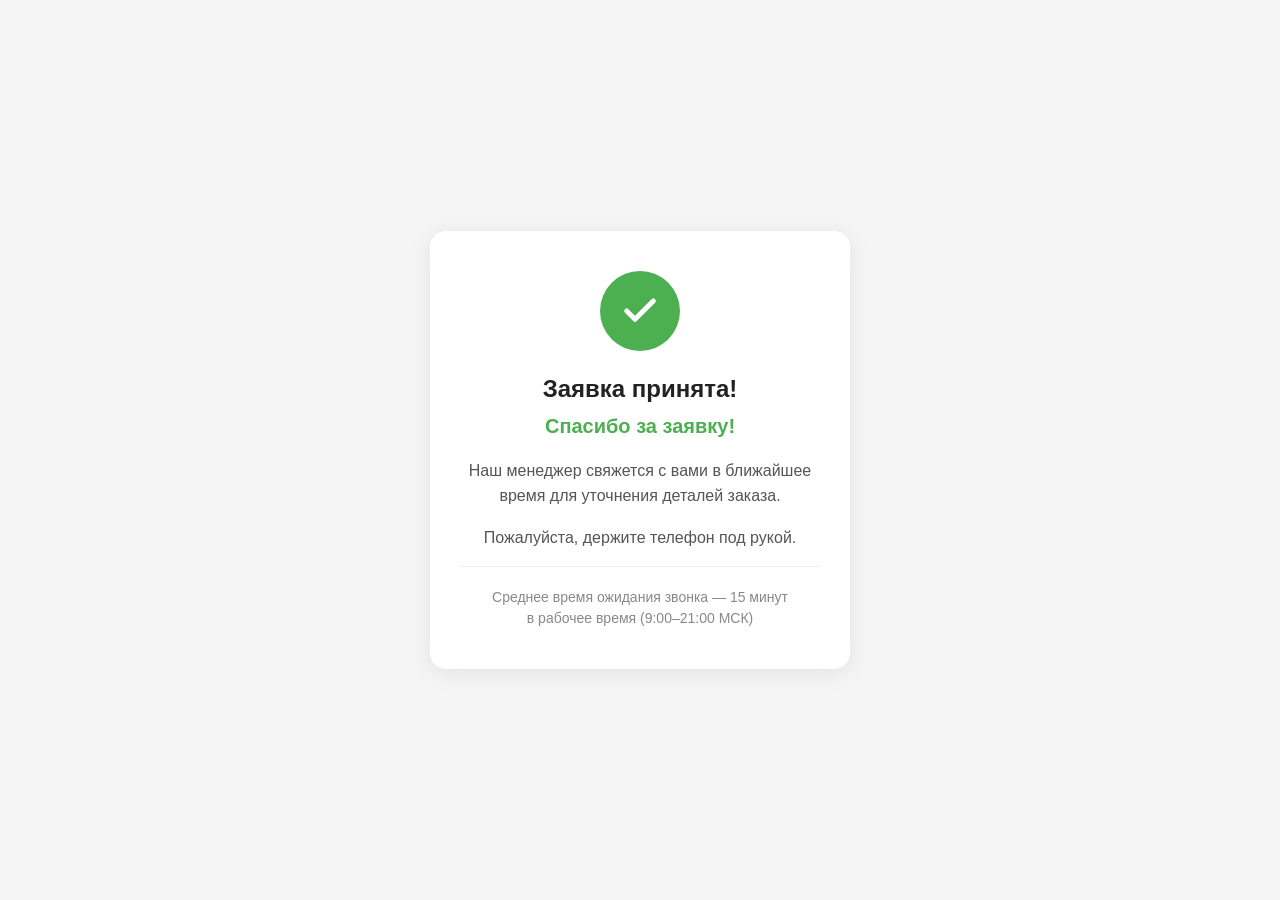
==== thanks.html @ 4500ce3c "Add thank you page, redirect form submit to thanks.html" ====
<!DOCTYPE html>
<html lang="ru">
<head>
  <meta charset="UTF-8">
  <meta name="viewport" content="width=device-width, initial-scale=1.0, maximum-scale=1.0, user-scalable=no">
  <title>Заявка принята</title>
  <style>
    * { margin: 0; padding: 0; box-sizing: border-box; }
    body {
      font-family: -apple-system, BlinkMacSystemFont, 'Segoe UI', Roboto, sans-serif;
      background: #f5f5f5;
      min-height: 100vh;
      display: flex;
      align-items: center;
      justify-content: center;
      padding: 20px;
    }
    .container {
      background: #fff;
      border-radius: 16px;
      padding: 40px 30px;
      max-width: 420px;
      width: 100%;
      text-align: center;
      box-shadow: 0 4px 24px rgba(0,0,0,0.08);
    }
    .icon {
      width: 80px;
      height: 80px;
      background: #4CAF50;
      border-radius: 50%;
      display: flex;
      align-items: center;
      justify-content: center;
      margin: 0 auto 24px;
    }
    .icon svg { width: 40px; height: 40px; }
    h1 {
      font-size: 24px;
      color: #222;
      margin-bottom: 12px;
      font-weight: 700;
    }
    .name {
      font-size: 20px;
      color: #4CAF50;
      font-weight: 600;
      margin-bottom: 20px;
    }
    .text {
      font-size: 16px;
      color: #555;
      line-height: 1.6;
      margin-bottom: 16px;
    }
    .note {
      font-size: 14px;
      color: #888;
      line-height: 1.5;
      padding-top: 20px;
      border-top: 1px solid #eee;
    }
  </style>
</head>
<body>
  <div class="container">
    <div class="icon">
      <svg viewBox="0 0 24 24" fill="none" stroke="#fff" stroke-width="3" stroke-linecap="round" stroke-linejoin="round">
        <polyline points="20 6 9 17 4 12"></polyline>
      </svg>
    </div>
    <h1>Заявка принята!</h1>
    <div class="name" id="userName"></div>
    <p class="text">Наш менеджер свяжется с вами в ближайшее время для уточнения деталей заказа.</p>
    <p class="text">Пожалуйста, держите телефон под рукой.</p>
    <p class="note">Среднее время ожидания звонка — 15 минут<br>в рабочее время (9:00–21:00 МСК)</p>
  </div>
  <script>
    var params = {};
    var qs = window.location.search.replace('?', '').split('&');
    for (var i = 0; i < qs.length; i++) {
      var pair = qs[i].split('=');
      if (pair[0]) params[decodeURIComponent(pair[0])] = decodeURIComponent(pair[1] || '');
    }
    var el = document.getElementById('userName');
    if (params.name) {
      el.textContent = params.name + ', спасибо за заявку!';
    } else {
      el.textContent = 'Спасибо за заявку!';
    }
  </script>
</body>
</html>
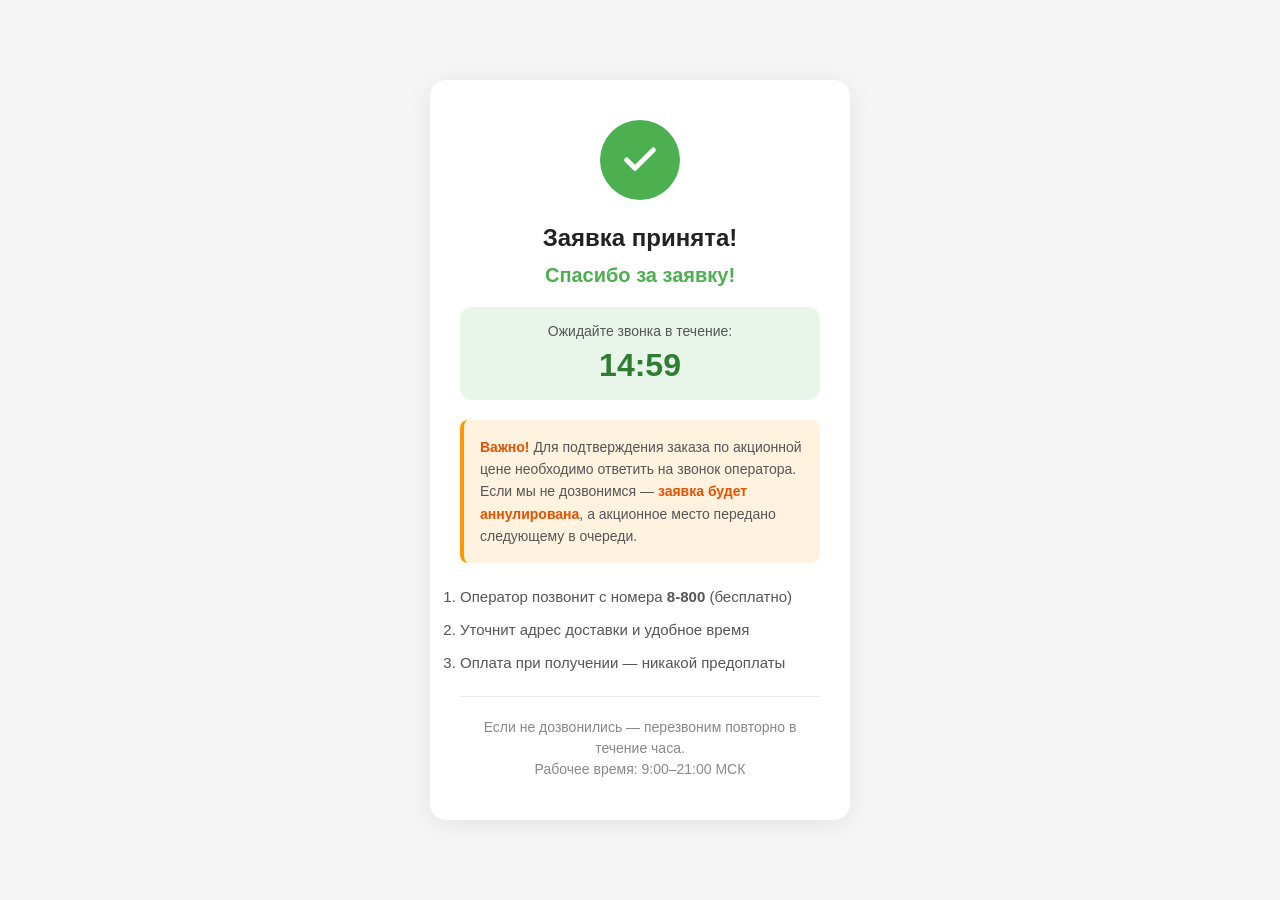
==== commit 18e4543c: "Fix popup date, improve thank you page with timer and urgency" ====
--- a/thanks.html
+++ b/thanks.html
@@ -60,6 +60,34 @@
       padding-top: 20px;
       border-top: 1px solid #eee;
     }
+    .warning {
+      background: #FFF3E0;
+      border-left: 4px solid #FF9800;
+      border-radius: 8px;
+      padding: 16px;
+      text-align: left;
+      margin: 20px 0;
+      font-size: 14px;
+      color: #555;
+      line-height: 1.6;
+    }
+    .warning b { color: #E65100; }
+    .steps {
+      text-align: left;
+      margin: 20px 0;
+      font-size: 15px;
+      color: #555;
+      line-height: 1.8;
+    }
+    .steps li { margin-bottom: 6px; }
+    .timer-block {
+      background: #E8F5E9;
+      border-radius: 12px;
+      padding: 16px;
+      margin: 20px 0;
+    }
+    .timer-block .label { font-size: 14px; color: #555; margin-bottom: 8px; }
+    .timer-block .timer { font-size: 32px; font-weight: 700; color: #2E7D32; font-variant-numeric: tabular-nums; }
   </style>
 </head>
 <body>
@@ -71,9 +99,24 @@
     </div>
     <h1>Заявка принята!</h1>
     <div class="name" id="userName"></div>
-    <p class="text">Наш менеджер свяжется с вами в ближайшее время для уточнения деталей заказа.</p>
-    <p class="text">Пожалуйста, держите телефон под рукой.</p>
-    <p class="note">Среднее время ожидания звонка — 15 минут<br>в рабочее время (9:00–21:00 МСК)</p>
+
+    <div class="timer-block">
+      <div class="label">Ожидайте звонка в течение:</div>
+      <div class="timer" id="callTimer">15:00</div>
+    </div>
+
+    <div class="warning">
+      <b>Важно!</b> Для подтверждения заказа по акционной цене необходимо ответить на звонок оператора.
+      Если мы не дозвонимся — <b>заявка будет аннулирована</b>, а акционное место передано следующему в очереди.
+    </div>
+
+    <ol class="steps">
+      <li>Оператор позвонит с номера <b>8-800</b> (бесплатно)</li>
+      <li>Уточнит адрес доставки и удобное время</li>
+      <li>Оплата при получении — никакой предоплаты</li>
+    </ol>
+
+    <p class="note">Если не дозвонились — перезвоним повторно в течение часа.<br>Рабочее время: 9:00–21:00 МСК</p>
   </div>
   <script>
     var params = {};
@@ -88,6 +131,17 @@
     } else {
       el.textContent = 'Спасибо за заявку!';
     }
+
+    // Таймер 15 минут
+    var total = 15 * 60;
+    var timerEl = document.getElementById('callTimer');
+    var tick = setInterval(function() {
+      total--;
+      if (total <= 0) { clearInterval(tick); timerEl.textContent = 'Ожидайте звонка'; return; }
+      var m = Math.floor(total / 60);
+      var s = total % 60;
+      timerEl.textContent = (m < 10 ? '0' + m : m) + ':' + (s < 10 ? '0' + s : s);
+    }, 1000);
   </script>
 </body>
 </html>
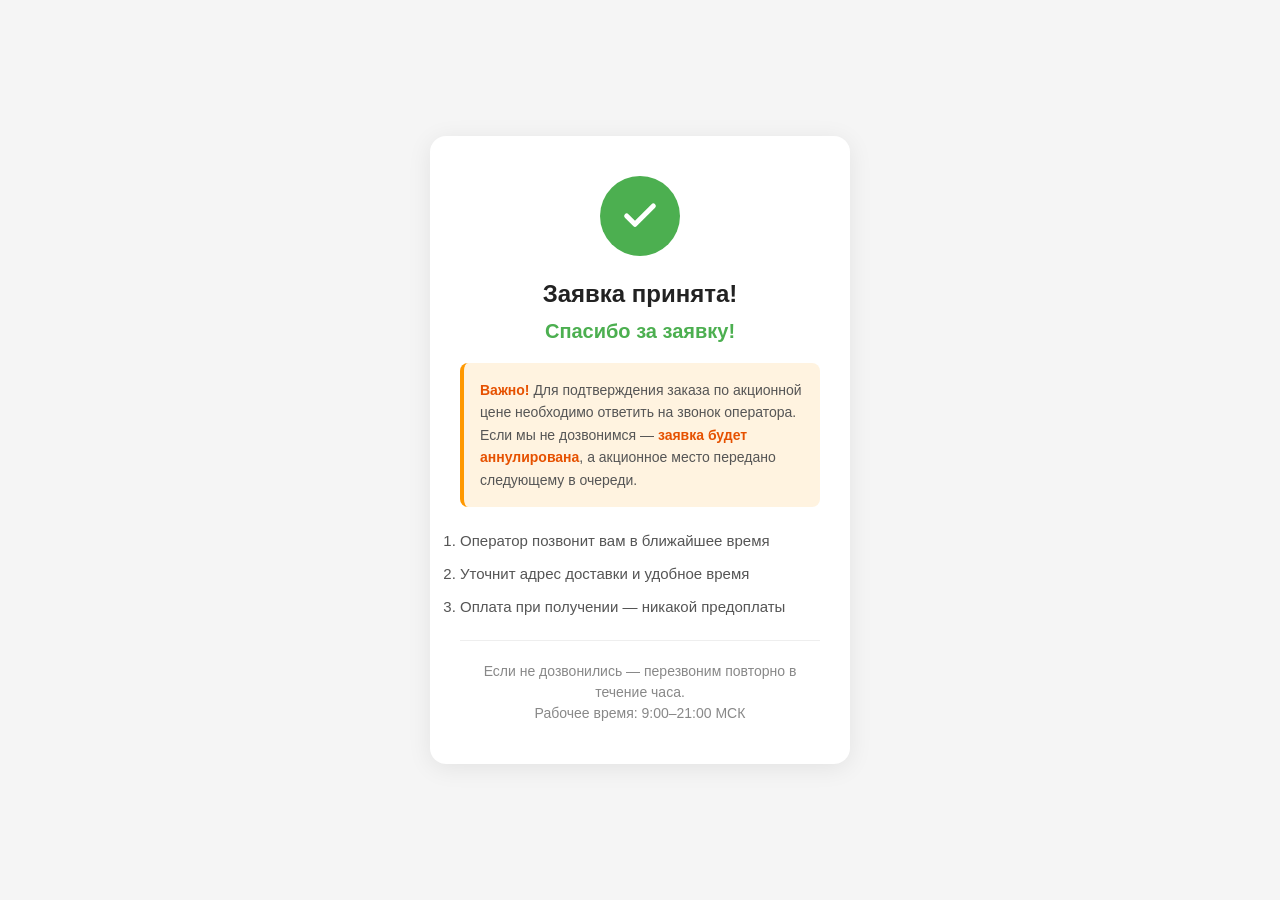
==== commit e7f57994: "Remove timer and 8-800 from thanks page" ====
--- a/thanks.html
+++ b/thanks.html
@@ -80,14 +80,6 @@
       line-height: 1.8;
     }
     .steps li { margin-bottom: 6px; }
-    .timer-block {
-      background: #E8F5E9;
-      border-radius: 12px;
-      padding: 16px;
-      margin: 20px 0;
-    }
-    .timer-block .label { font-size: 14px; color: #555; margin-bottom: 8px; }
-    .timer-block .timer { font-size: 32px; font-weight: 700; color: #2E7D32; font-variant-numeric: tabular-nums; }
   </style>
 </head>
 <body>
@@ -100,18 +92,13 @@
     <h1>Заявка принята!</h1>
     <div class="name" id="userName"></div>
 
-    <div class="timer-block">
-      <div class="label">Ожидайте звонка в течение:</div>
-      <div class="timer" id="callTimer">15:00</div>
-    </div>
-
     <div class="warning">
       <b>Важно!</b> Для подтверждения заказа по акционной цене необходимо ответить на звонок оператора.
       Если мы не дозвонимся — <b>заявка будет аннулирована</b>, а акционное место передано следующему в очереди.
     </div>
 
     <ol class="steps">
-      <li>Оператор позвонит с номера <b>8-800</b> (бесплатно)</li>
+      <li>Оператор позвонит вам в ближайшее время</li>
       <li>Уточнит адрес доставки и удобное время</li>
       <li>Оплата при получении — никакой предоплаты</li>
     </ol>
@@ -132,16 +119,6 @@
       el.textContent = 'Спасибо за заявку!';
     }
 
-    // Таймер 15 минут
-    var total = 15 * 60;
-    var timerEl = document.getElementById('callTimer');
-    var tick = setInterval(function() {
-      total--;
-      if (total <= 0) { clearInterval(tick); timerEl.textContent = 'Ожидайте звонка'; return; }
-      var m = Math.floor(total / 60);
-      var s = total % 60;
-      timerEl.textContent = (m < 10 ? '0' + m : m) + ':' + (s < 10 ? '0' + s : s);
-    }, 1000);
   </script>
 </body>
 </html>
